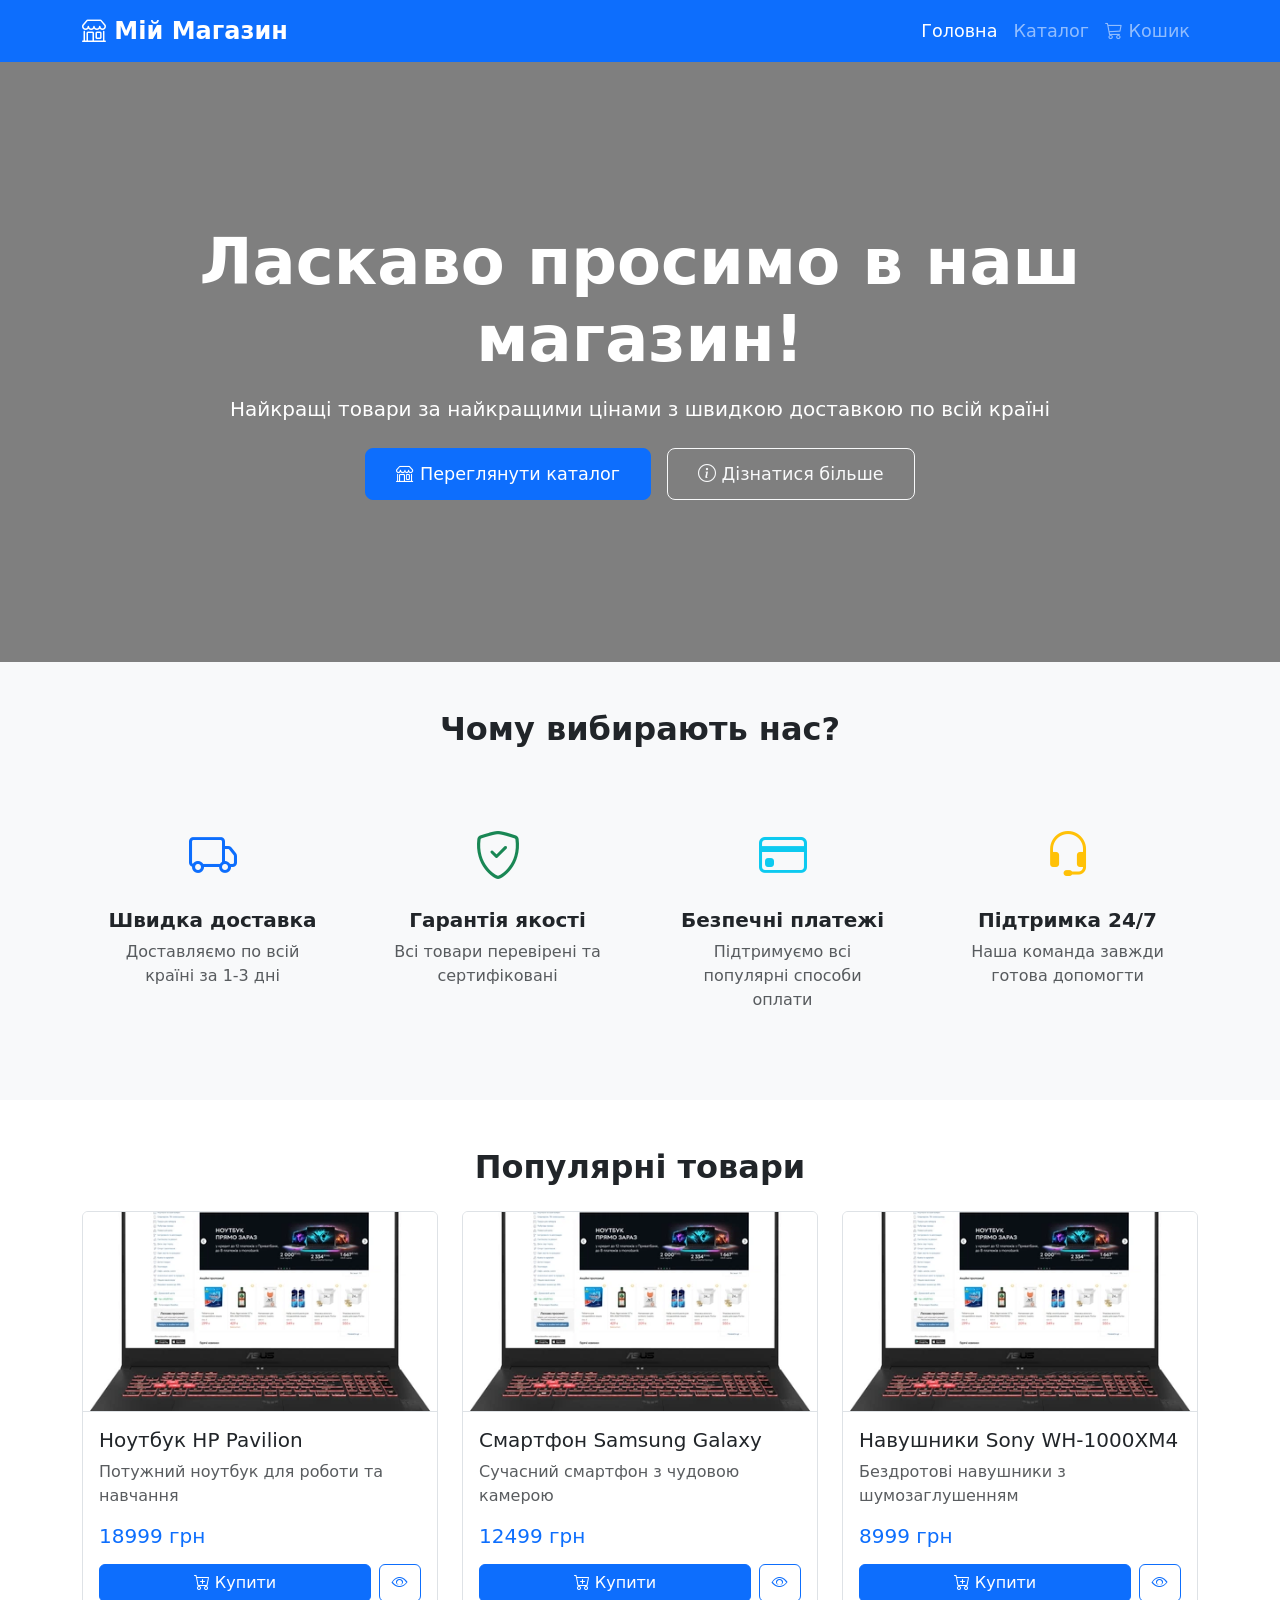
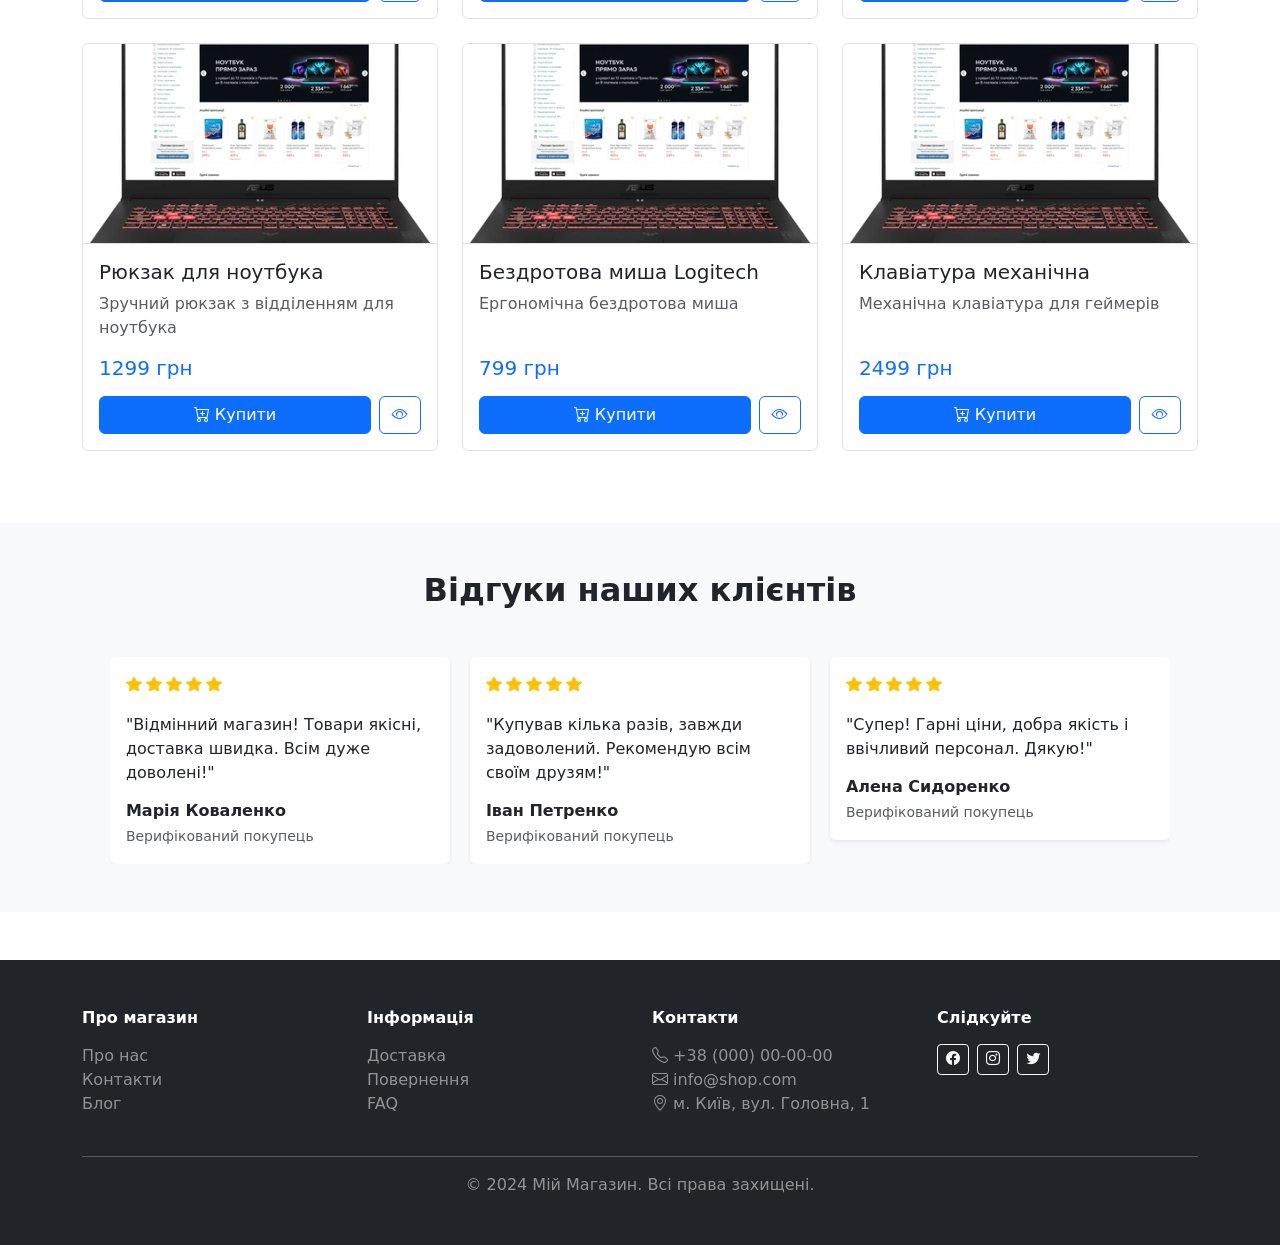
==== index.html @ 2f778161 "updating files" ====
<!DOCTYPE html>
<html lang="uk">
<head>
    <meta charset="UTF-8">
    <meta name="viewport" content="width=device-width, initial-scale=1.0">
    <title>Інтернет-магазин - Головна</title>
    <link href="https://cdn.jsdelivr.net/npm/bootstrap@5.3.0/dist/css/bootstrap.min.css" rel="stylesheet">
    <link rel="stylesheet" href="https://cdn.jsdelivr.net/npm/bootstrap-icons@1.10.0/font/bootstrap-icons.css">
    <link rel="stylesheet" href="https://cdn.jsdelivr.net/npm/swiper@11/swiper-bundle.min.css">
    <link rel="stylesheet" href="styles/style.css">
</head>
<body>
    <!-- Навігація -->
    <nav class="navbar navbar-expand-lg navbar-dark bg-primary sticky-top">
        <div class="container">
            <a class="navbar-brand fw-bold" href="index.html">
                <i class="bi bi-shop"></i> Мій Магазин
            </a>
            <button class="navbar-toggler" type="button" data-bs-toggle="collapse" data-bs-target="#navbarNav">
                <span class="navbar-toggler-icon"></span>
            </button>
            <div class="collapse navbar-collapse" id="navbarNav">
                <ul class="navbar-nav ms-auto">
                    <li class="nav-item">
                        <a class="nav-link active" href="index.html">Головна</a>
                    </li>
                    <li class="nav-item">
                        <a class="nav-link" href="products.html">Каталог</a>
                    </li>
                    <li class="nav-item">
                        <a class="nav-link" href="cart.html">
                            <i class="bi bi-cart3"></i> Кошик
                            <span class="badge bg-danger" id="cart-count">0</span>
                        </a>
                    </li>
                </ul>
            </div>
        </div>
    </nav>

    <!-- Hero Section з фоновим зображенням -->
    <section class="hero-section" style="background: linear-gradient(rgba(0, 0, 0, 0.5), rgba(0, 0, 0, 0.5)), url('https://images.unsplash.com/photo-1607082348824-0a96f2a4b9da?w=1200&h=600&fit=crop') center/cover no-repeat; min-height: 600px; display: flex; align-items: center; color: white;">
        <div class="container text-center">
            <h1 class="display-3 fw-bold mb-3">Ласкаво просимо в наш магазин!</h1>
            <p class="lead fs-5 mb-4">Найкращі товари за найкращими цінами з швидкою доставкою по всій країні</p>
            <div class="d-flex gap-3 justify-content-center">
                <a href="products.html" class="btn btn-primary btn-lg">
                    <i class="bi bi-shop"></i> Переглянути каталог
                </a>
                <a href="#advantages" class="btn btn-outline-light btn-lg">
                    <i class="bi bi-info-circle"></i> Дізнатися більше
                </a>
            </div>
        </div>
    </section>

    <!-- Блок переваг -->
    <section id="advantages" class="py-5 bg-light">
        <div class="container">
            <h2 class="text-center mb-5 fw-bold">Чому вибирають нас?</h2>
            <div class="row g-4">
                <div class="col-md-6 col-lg-3">
                    <div class="text-center p-4 h-100 border-0">
                        <div class="mb-3">
                            <i class="bi bi-truck text-primary" style="font-size: 3rem;"></i>
                        </div>
                        <h5 class="fw-bold">Швидка доставка</h5>
                        <p class="text-muted">Доставляємо по всій країні за 1-3 дні</p>
                    </div>
                </div>
                <div class="col-md-6 col-lg-3">
                    <div class="text-center p-4 h-100 border-0">
                        <div class="mb-3">
                            <i class="bi bi-shield-check text-success" style="font-size: 3rem;"></i>
                        </div>
                        <h5 class="fw-bold">Гарантія якості</h5>
                        <p class="text-muted">Всі товари перевірені та сертифіковані</p>
                    </div>
                </div>
                <div class="col-md-6 col-lg-3">
                    <div class="text-center p-4 h-100 border-0">
                        <div class="mb-3">
                            <i class="bi bi-credit-card text-info" style="font-size: 3rem;"></i>
                        </div>
                        <h5 class="fw-bold">Безпечні платежі</h5>
                        <p class="text-muted">Підтримуємо всі популярні способи оплати</p>
                    </div>
                </div>
                <div class="col-md-6 col-lg-3">
                    <div class="text-center p-4 h-100 border-0">
                        <div class="mb-3">
                            <i class="bi bi-headset text-warning" style="font-size: 3rem;"></i>
                        </div>
                        <h5 class="fw-bold">Підтримка 24/7</h5>
                        <p class="text-muted">Наша команда завжди готова допомогти</p>
                    </div>
                </div>
            </div>
        </div>
    </section>

    <!-- Популярні товари -->
    <section class="py-5">
        <div class="container">
            <h2 class="text-center mb-4 fw-bold">Популярні товари</h2>
            <div class="row" id="products-list">
                <!-- Товари будуть додані через JavaScript -->
            </div>
        </div>
    </section>

    <!-- Swiper з відгуками -->
    <section class="py-5 bg-light">
        <div class="container">
            <h2 class="text-center mb-5 fw-bold">Відгуки наших клієнтів</h2>
            <div class="swiper reviewsSwiper" style="max-width: 1400px; width: 95%; margin: 0 auto;">
                <div class="swiper-wrapper">
                    <div class="swiper-slide">
                        <div class="card border-0 shadow-sm h-100">
                            <div class="card-body">
                                <div class="d-flex gap-1 mb-3">
                                    <i class="bi bi-star-fill text-warning"></i>
                                    <i class="bi bi-star-fill text-warning"></i>
                                    <i class="bi bi-star-fill text-warning"></i>
                                    <i class="bi bi-star-fill text-warning"></i>
                                    <i class="bi bi-star-fill text-warning"></i>
                                </div>
                                <p class="card-text mb-3">"Відмінний магазин! Товари якісні, доставка швидка. Всім дуже доволені!"</p>
                                <h6 class="card-title fw-bold mb-1">Марія Коваленко</h6>
                                <small class="text-muted">Верифікований покупець</small>
                            </div>
                        </div>
                    </div>
                    <div class="swiper-slide">
                        <div class="card border-0 shadow-sm h-100">
                            <div class="card-body">
                                <div class="d-flex gap-1 mb-3">
                                    <i class="bi bi-star-fill text-warning"></i>
                                    <i class="bi bi-star-fill text-warning"></i>
                                    <i class="bi bi-star-fill text-warning"></i>
                                    <i class="bi bi-star-fill text-warning"></i>
                                    <i class="bi bi-star-fill text-warning"></i>
                                </div>
                                <p class="card-text mb-3">"Купував кілька разів, завжди задоволений. Рекомендую всім своїм друзям!"</p>
                                <h6 class="card-title fw-bold mb-1">Іван Петренко</h6>
                                <small class="text-muted">Верифікований покупець</small>
                            </div>
                        </div>
                    </div>
                    <div class="swiper-slide">
                        <div class="card border-0 shadow-sm h-100">
                            <div class="card-body">
                                <div class="d-flex gap-1 mb-3">
                                    <i class="bi bi-star-fill text-warning"></i>
                                    <i class="bi bi-star-fill text-warning"></i>
                                    <i class="bi bi-star-fill text-warning"></i>
                                    <i class="bi bi-star-fill text-warning"></i>
                                    <i class="bi bi-star-fill text-warning"></i>
                                </div>
                                <p class="card-text mb-3">"Супер! Гарні ціни, добра якість і ввічливий персонал. Дякую!"</p>
                                <h6 class="card-title fw-bold mb-1">Алена Сидоренко</h6>
                                <small class="text-muted">Верифікований покупець</small>
                            </div>
                        </div>
                    </div>
                    <div class="swiper-slide">
                        <div class="card border-0 shadow-sm h-100">
                            <div class="card-body">
                                <div class="d-flex gap-1 mb-3">
                                    <i class="bi bi-star-fill text-warning"></i>
                                    <i class="bi bi-star-fill text-warning"></i>
                                    <i class="bi bi-star-fill text-warning"></i>
                                    <i class="bi bi-star-fill text-warning"></i>
                                    <i class="bi bi-star-fill text-warning"></i>
                                </div>
                                <p class="card-text mb-3">"Найкращий вибір товарів! Часто роблять хорошу знижку. Лайк!"</p>
                                <h6 class="card-title fw-bold mb-1">Дмитро Волков</h6>
                                <small class="text-muted">Верифікований покупець</small>
                            </div>
                        </div>
                    </div>
                </div>
                <!-- пагінацію/кнопки видалено -->
            </div>
        </div>
    </section>

    <!-- Футер -->
    <footer class="bg-dark text-white py-5 mt-5">
        <div class="container">
            <div class="row mb-4">
                <div class="col-md-3 mb-4 mb-md-0">
                    <h6 class="fw-bold mb-3">Про магазин</h6>
                    <ul class="list-unstyled">
                        <li><a href="#" class="text-white-50 text-decoration-none">Про нас</a></li>
                        <li><a href="#" class="text-white-50 text-decoration-none">Контакти</a></li>
                        <li><a href="#" class="text-white-50 text-decoration-none">Блог</a></li>
                    </ul>
                </div>
                <div class="col-md-3 mb-4 mb-md-0">
                    <h6 class="fw-bold mb-3">Інформація</h6>
                    <ul class="list-unstyled">
                        <li><a href="#" class="text-white-50 text-decoration-none">Доставка</a></li>
                        <li><a href="#" class="text-white-50 text-decoration-none">Повернення</a></li>
                        <li><a href="#" class="text-white-50 text-decoration-none">FAQ</a></li>
                    </ul>
                </div>
                <div class="col-md-3 mb-4 mb-md-0">
                    <h6 class="fw-bold mb-3">Контакти</h6>
                    <ul class="list-unstyled">
                        <li class="text-white-50"><i class="bi bi-telephone"></i> +38 (000) 00-00-00</li>
                        <li class="text-white-50"><i class="bi bi-envelope"></i> info@shop.com</li>
                        <li class="text-white-50"><i class="bi bi-geo-alt"></i> м. Київ, вул. Головна, 1</li>
                    </ul>
                </div>
                <div class="col-md-3">
                    <h6 class="fw-bold mb-3">Слідкуйте</h6>
                    <div class="d-flex gap-2">
                        <a href="#" class="btn btn-outline-light btn-sm"><i class="bi bi-facebook"></i></a>
                        <a href="#" class="btn btn-outline-light btn-sm"><i class="bi bi-instagram"></i></a>
                        <a href="#" class="btn btn-outline-light btn-sm"><i class="bi bi-twitter"></i></a>
                    </div>
                </div>
            </div>
            <hr class="bg-white-50">
            <div class="text-center text-white-50">
                <p class="mb-0">&copy; 2024 Мій Магазин. Всі права захищені.</p>
            </div>
        </div>
    </footer>

    <script src="https://cdn.jsdelivr.net/npm/bootstrap@5.3.0/dist/js/bootstrap.bundle.min.js"></script>
    <script src="https://cdn.jsdelivr.net/npm/swiper@11/swiper-bundle.min.js"></script>
    <script src="scripts/cart.js"></script>
    <script src="scripts/script.js"></script>
    <script>
        // Ініціалізація Swiper для відгуків — автоскрол раз на 4 секунди, без пагінації/навігації, з циклом
        const swiper = new Swiper('.reviewsSwiper', {
            slidesPerView: 1,
            spaceBetween: 20,
            loop: true,
            autoplay: {
                delay: 4000,
                disableOnInteraction: false,
            },
            breakpoints: {
                768: {
                    slidesPerView: 2,
                },
                1024: {
                    slidesPerView: 3,
                }
            }
        });
    </script>
</body>
</html>
---- styles/style.css ----
/* Загальні стилі */
body {
    min-height: 100vh;
    display: flex;
    flex-direction: column;
}

footer {
    margin-top: auto;
}

/* Стилі для карток товарів */
.product-card {
    transition: transform 0.3s ease, box-shadow 0.3s ease;
    border: 1px solid #dee2e6;
}

.product-card:hover {
    transform: translateY(-5px);
    box-shadow: 0 4px 15px rgba(0, 0, 0, 0.1);
}

.product-card img {
    height: 200px;
    object-fit: cover;
    border-bottom: 1px solid #dee2e6;
}

/* Стилі для героя */
.hero-section {
    background: linear-gradient(135deg, #667eea 0%, #764ba2 100%);
    color: white;
}

.hero-section h1 {
    color: white;
}

.hero-section .btn {
    padding: 12px 30px;
    font-size: 1.1rem;
}

/* Стилі для навігації */
.navbar-brand {
    font-size: 1.5rem;
    font-weight: bold;
}

.nav-link {
    font-size: 1.1rem;
    transition: color 0.3s ease;
}

.nav-link:hover {
    color: #ffc107 !important;
}

/* Стилі для кошика */
#cart-count {
    font-size: 0.75rem;
    padding: 2px 6px;
    border-radius: 10px;
}

/* Стилі для сторінки товару */
.product-details img {
    max-height: 500px;
    object-fit: contain;
}

/* Стилі для кошика на сторінці */
.list-group-item {
    padding: 1.5rem;
}

.quantity-input {
    max-width: 70px;
}

/* Адаптивність */
@media (max-width: 768px) {
    .product-card img {
        height: 250px;
    }
    
    .hero-section h1 {
        font-size: 2rem;
    }
    
    .list-group-item .row > div {
        margin-bottom: 1rem;
    }
    
    .list-group-item .row > div:last-child {
        margin-bottom: 0;
    }
}

/* Анімація для кнопок */
.btn {
    transition: all 0.3s ease;
}

.btn:hover {
    transform: translateY(-2px);
    box-shadow: 0 2px 8px rgba(0, 0, 0, 0.15);
}

/* Стилі для breadcrumb */
.breadcrumb {
    background-color: #f8f9fa;
    padding: 1rem;
    border-radius: 0.5rem;
}

/* Стилі для фільтрів */
.form-select,
.form-control {
    transition: border-color 0.3s ease;
}

.form-select:focus,
.form-control:focus {
    border-color: #0d6efd;
    box-shadow: 0 0 0 0.2rem rgba(13, 110, 253, 0.25);
}

/* Стилі для порожнього кошика */
#empty-cart i {
    font-size: 5rem;
}
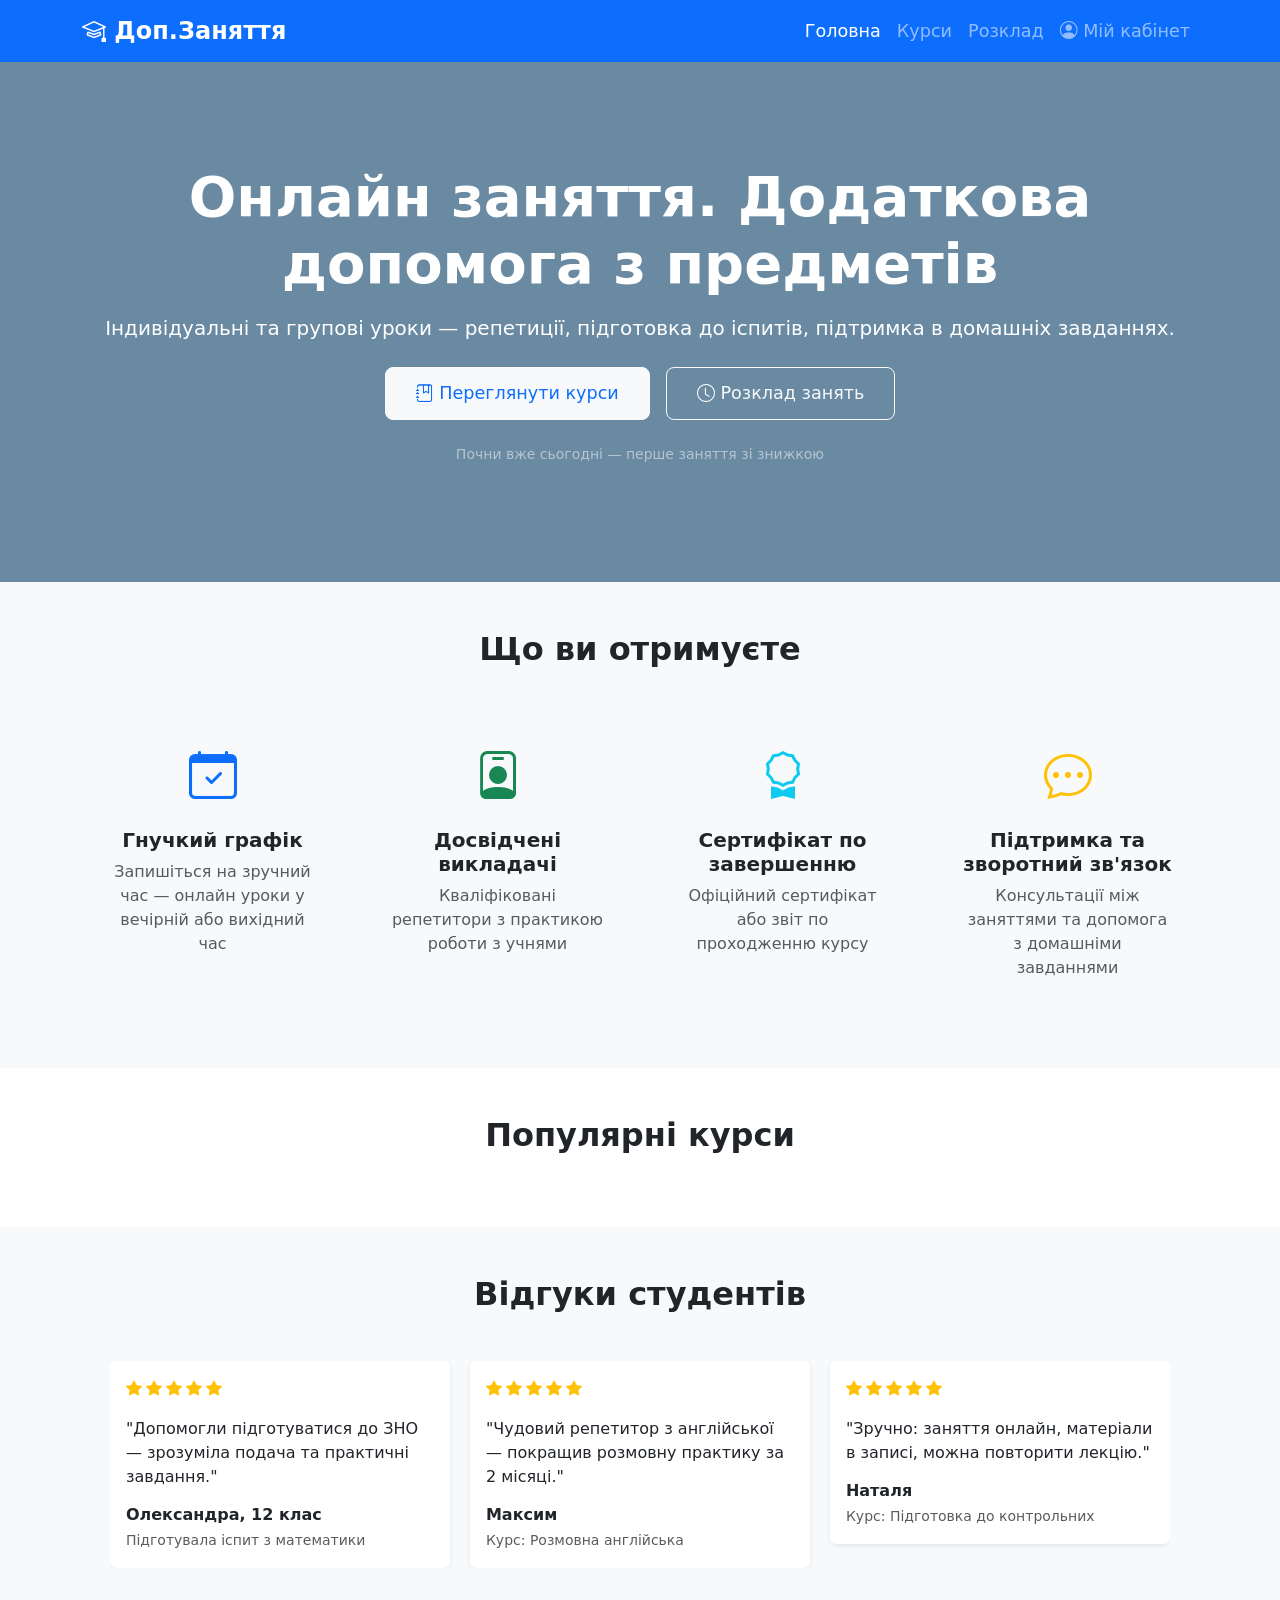
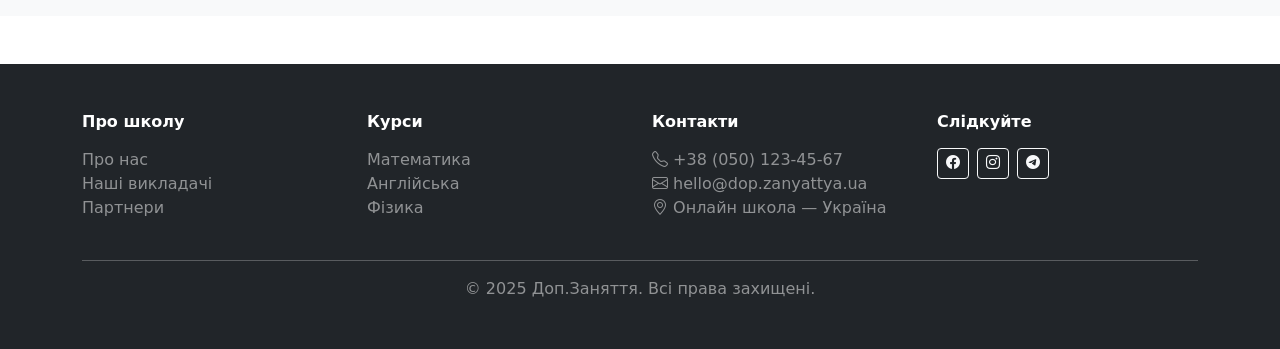
==== commit 70601302: "Змінив дизайн" ====
--- a/index.html
+++ b/index.html
@@ -3,7 +3,7 @@
 <head>
     <meta charset="UTF-8">
     <meta name="viewport" content="width=device-width, initial-scale=1.0">
-    <title>Інтернет-магазин - Головна</title>
+    <title>Онлайн курси - Головна</title>
     <link href="https://cdn.jsdelivr.net/npm/bootstrap@5.3.0/dist/css/bootstrap.min.css" rel="stylesheet">
     <link rel="stylesheet" href="https://cdn.jsdelivr.net/npm/bootstrap-icons@1.10.0/font/bootstrap-icons.css">
     <link rel="stylesheet" href="https://cdn.jsdelivr.net/npm/swiper@11/swiper-bundle.min.css">
@@ -14,7 +14,7 @@
     <nav class="navbar navbar-expand-lg navbar-dark bg-primary sticky-top">
         <div class="container">
             <a class="navbar-brand fw-bold" href="index.html">
-                <i class="bi bi-shop"></i> Мій Магазин
+                <i class="bi bi-mortarboard"></i> Доп.Заняття
             </a>
             <button class="navbar-toggler" type="button" data-bs-toggle="collapse" data-bs-target="#navbarNav">
                 <span class="navbar-toggler-icon"></span>
@@ -25,12 +25,14 @@
                         <a class="nav-link active" href="index.html">Головна</a>
                     </li>
                     <li class="nav-item">
-                        <a class="nav-link" href="products.html">Каталог</a>
-                    </li>
-                    <li class="nav-item">
-                        <a class="nav-link" href="cart.html">
-                            <i class="bi bi-cart3"></i> Кошик
-                            <span class="badge bg-danger" id="cart-count">0</span>
+                        <a class="nav-link" href="courses.html">Курси</a>
+                    </li>
+                    <li class="nav-item">
+                        <a class="nav-link" href="schedule.html">Розклад</a>
+                    </li>
+                    <li class="nav-item">
+                        <a class="nav-link" href="profile.html">
+                            <i class="bi bi-person-circle"></i> Мій кабінет
                         </a>
                     </li>
                 </ul>
@@ -39,72 +41,73 @@
     </nav>
 
     <!-- Hero Section з фоновим зображенням -->
-    <section class="hero-section" style="background: linear-gradient(rgba(0, 0, 0, 0.5), rgba(0, 0, 0, 0.5)), url('https://images.unsplash.com/photo-1607082348824-0a96f2a4b9da?w=1200&h=600&fit=crop') center/cover no-repeat; min-height: 600px; display: flex; align-items: center; color: white;">
+    <section class="hero-section" style="background: linear-gradient(rgba(6, 60, 100, 0.6), rgba(6, 60, 100, 0.6)), url('https://images.unsplash.com/photo-1532619377-7d3f1b0c8e5d?w=1200&h=600&fit=crop') center/cover no-repeat; min-height: 520px; display: flex; align-items: center; color: white;">
         <div class="container text-center">
-            <h1 class="display-3 fw-bold mb-3">Ласкаво просимо в наш магазин!</h1>
-            <p class="lead fs-5 mb-4">Найкращі товари за найкращими цінами з швидкою доставкою по всій країні</p>
+            <h1 class="display-4 fw-bold mb-3">Онлайн заняття. Додаткова допомога з предметів</h1>
+            <p class="lead fs-5 mb-4">Індивідуальні та групові уроки — репетиції, підготовка до іспитів, підтримка в домашніх завданнях.</p>
             <div class="d-flex gap-3 justify-content-center">
-                <a href="products.html" class="btn btn-primary btn-lg">
-                    <i class="bi bi-shop"></i> Переглянути каталог
+                <a href="courses.html" class="btn btn-light btn-lg text-primary">
+                    <i class="bi bi-journal-bookmark"></i> Переглянути курси
                 </a>
-                <a href="#advantages" class="btn btn-outline-light btn-lg">
-                    <i class="bi bi-info-circle"></i> Дізнатися більше
+                <a href="schedule.html" class="btn btn-outline-light btn-lg">
+                    <i class="bi bi-clock"></i> Розклад занять
                 </a>
             </div>
-        </div>
-    </section>
-
-    <!-- Блок переваг -->
+            <p class="mt-4 small text-white-50">Почни вже сьогодні — перше заняття зі знижкою</p>
+        </div>
+    </section>
+
+    <!-- Блок переваг (фічі) -->
     <section id="advantages" class="py-5 bg-light">
         <div class="container">
-            <h2 class="text-center mb-5 fw-bold">Чому вибирають нас?</h2>
+            <h2 class="text-center mb-5 fw-bold">Що ви отримуєте</h2>
             <div class="row g-4">
                 <div class="col-md-6 col-lg-3">
                     <div class="text-center p-4 h-100 border-0">
                         <div class="mb-3">
-                            <i class="bi bi-truck text-primary" style="font-size: 3rem;"></i>
-                        </div>
-                        <h5 class="fw-bold">Швидка доставка</h5>
-                        <p class="text-muted">Доставляємо по всій країні за 1-3 дні</p>
-                    </div>
-                </div>
-                <div class="col-md-6 col-lg-3">
-                    <div class="text-center p-4 h-100 border-0">
-                        <div class="mb-3">
-                            <i class="bi bi-shield-check text-success" style="font-size: 3rem;"></i>
-                        </div>
-                        <h5 class="fw-bold">Гарантія якості</h5>
-                        <p class="text-muted">Всі товари перевірені та сертифіковані</p>
-                    </div>
-                </div>
-                <div class="col-md-6 col-lg-3">
-                    <div class="text-center p-4 h-100 border-0">
-                        <div class="mb-3">
-                            <i class="bi bi-credit-card text-info" style="font-size: 3rem;"></i>
-                        </div>
-                        <h5 class="fw-bold">Безпечні платежі</h5>
-                        <p class="text-muted">Підтримуємо всі популярні способи оплати</p>
-                    </div>
-                </div>
-                <div class="col-md-6 col-lg-3">
-                    <div class="text-center p-4 h-100 border-0">
-                        <div class="mb-3">
-                            <i class="bi bi-headset text-warning" style="font-size: 3rem;"></i>
-                        </div>
-                        <h5 class="fw-bold">Підтримка 24/7</h5>
-                        <p class="text-muted">Наша команда завжди готова допомогти</p>
-                    </div>
-                </div>
-            </div>
-        </div>
-    </section>
-
-    <!-- Популярні товари -->
+                            <i class="bi bi-calendar-check text-primary" style="font-size: 3rem;"></i>
+                        </div>
+                        <h5 class="fw-bold">Гнучкий графік</h5>
+                        <p class="text-muted">Запишіться на зручний час — онлайн уроки у вечірній або вихідний час</p>
+                    </div>
+                </div>
+                <div class="col-md-6 col-lg-3">
+                    <div class="text-center p-4 h-100 border-0">
+                        <div class="mb-3">
+                            <i class="bi bi-person-badge text-success" style="font-size: 3rem;"></i>
+                        </div>
+                        <h5 class="fw-bold">Досвідчені викладачі</h5>
+                        <p class="text-muted">Кваліфіковані репетитори з практикою роботи з учнями</p>
+                    </div>
+                </div>
+                <div class="col-md-6 col-lg-3">
+                    <div class="text-center p-4 h-100 border-0">
+                        <div class="mb-3">
+                            <i class="bi bi-award text-info" style="font-size: 3rem;"></i>
+                        </div>
+                        <h5 class="fw-bold">Сертифікат по завершенню</h5>
+                        <p class="text-muted">Офіційний сертифікат або звіт по проходженню курсу</p>
+                    </div>
+                </div>
+                <div class="col-md-6 col-lg-3">
+                    <div class="text-center p-4 h-100 border-0">
+                        <div class="mb-3">
+                            <i class="bi bi-chat-dots text-warning" style="font-size: 3rem;"></i>
+                        </div>
+                        <h5 class="fw-bold">Підтримка та зворотний зв'язок</h5>
+                        <p class="text-muted">Консультації між заняттями та допомога з домашніми завданнями</p>
+                    </div>
+                </div>
+            </div>
+        </div>
+    </section>
+
+    <!-- Популярні курси -->
     <section class="py-5">
         <div class="container">
-            <h2 class="text-center mb-4 fw-bold">Популярні товари</h2>
-            <div class="row" id="products-list">
-                <!-- Товари будуть додані через JavaScript -->
+            <h2 class="text-center mb-4 fw-bold">Популярні курси</h2>
+            <div class="row" id="courses-list">
+                <!-- Курси будуть додані через JavaScript -->
             </div>
         </div>
     </section>
@@ -112,7 +115,7 @@
     <!-- Swiper з відгуками -->
     <section class="py-5 bg-light">
         <div class="container">
-            <h2 class="text-center mb-5 fw-bold">Відгуки наших клієнтів</h2>
+            <h2 class="text-center mb-5 fw-bold">Відгуки студентів</h2>
             <div class="swiper reviewsSwiper" style="max-width: 1400px; width: 95%; margin: 0 auto;">
                 <div class="swiper-wrapper">
                     <div class="swiper-slide">
@@ -125,9 +128,9 @@
                                     <i class="bi bi-star-fill text-warning"></i>
                                     <i class="bi bi-star-fill text-warning"></i>
                                 </div>
-                                <p class="card-text mb-3">"Відмінний магазин! Товари якісні, доставка швидка. Всім дуже доволені!"</p>
-                                <h6 class="card-title fw-bold mb-1">Марія Коваленко</h6>
-                                <small class="text-muted">Верифікований покупець</small>
+                                <p class="card-text mb-3">"Допомогли підготуватися до ЗНО — зрозуміла подача та практичні завдання."</p>
+                                <h6 class="card-title fw-bold mb-1">Олександра, 12 клас</h6>
+                                <small class="text-muted">Підготувала іспит з математики</small>
                             </div>
                         </div>
                     </div>
@@ -141,9 +144,9 @@
                                     <i class="bi bi-star-fill text-warning"></i>
                                     <i class="bi bi-star-fill text-warning"></i>
                                 </div>
-                                <p class="card-text mb-3">"Купував кілька разів, завжди задоволений. Рекомендую всім своїм друзям!"</p>
-                                <h6 class="card-title fw-bold mb-1">Іван Петренко</h6>
-                                <small class="text-muted">Верифікований покупець</small>
+                                <p class="card-text mb-3">"Чудовий репетитор з англійської — покращив розмовну практику за 2 місяці."</p>
+                                <h6 class="card-title fw-bold mb-1">Максим</h6>
+                                <small class="text-muted">Курс: Розмовна англійська</small>
                             </div>
                         </div>
                     </div>
@@ -157,25 +160,9 @@
                                     <i class="bi bi-star-fill text-warning"></i>
                                     <i class="bi bi-star-fill text-warning"></i>
                                 </div>
-                                <p class="card-text mb-3">"Супер! Гарні ціни, добра якість і ввічливий персонал. Дякую!"</p>
-                                <h6 class="card-title fw-bold mb-1">Алена Сидоренко</h6>
-                                <small class="text-muted">Верифікований покупець</small>
-                            </div>
-                        </div>
-                    </div>
-                    <div class="swiper-slide">
-                        <div class="card border-0 shadow-sm h-100">
-                            <div class="card-body">
-                                <div class="d-flex gap-1 mb-3">
-                                    <i class="bi bi-star-fill text-warning"></i>
-                                    <i class="bi bi-star-fill text-warning"></i>
-                                    <i class="bi bi-star-fill text-warning"></i>
-                                    <i class="bi bi-star-fill text-warning"></i>
-                                    <i class="bi bi-star-fill text-warning"></i>
-                                </div>
-                                <p class="card-text mb-3">"Найкращий вибір товарів! Часто роблять хорошу знижку. Лайк!"</p>
-                                <h6 class="card-title fw-bold mb-1">Дмитро Волков</h6>
-                                <small class="text-muted">Верифікований покупець</small>
+                                <p class="card-text mb-3">"Зручно: заняття онлайн, матеріали в записі, можна повторити лекцію."</p>
+                                <h6 class="card-title fw-bold mb-1">Наталя</h6>
+                                <small class="text-muted">Курс: Підготовка до контрольних</small>
                             </div>
                         </div>
                     </div>
@@ -190,27 +177,27 @@
         <div class="container">
             <div class="row mb-4">
                 <div class="col-md-3 mb-4 mb-md-0">
-                    <h6 class="fw-bold mb-3">Про магазин</h6>
+                    <h6 class="fw-bold mb-3">Про школу</h6>
                     <ul class="list-unstyled">
                         <li><a href="#" class="text-white-50 text-decoration-none">Про нас</a></li>
-                        <li><a href="#" class="text-white-50 text-decoration-none">Контакти</a></li>
-                        <li><a href="#" class="text-white-50 text-decoration-none">Блог</a></li>
+                        <li><a href="#" class="text-white-50 text-decoration-none">Наші викладачі</a></li>
+                        <li><a href="#" class="text-white-50 text-decoration-none">Партнери</a></li>
                     </ul>
                 </div>
                 <div class="col-md-3 mb-4 mb-md-0">
-                    <h6 class="fw-bold mb-3">Інформація</h6>
+                    <h6 class="fw-bold mb-3">Курси</h6>
                     <ul class="list-unstyled">
-                        <li><a href="#" class="text-white-50 text-decoration-none">Доставка</a></li>
-                        <li><a href="#" class="text-white-50 text-decoration-none">Повернення</a></li>
-                        <li><a href="#" class="text-white-50 text-decoration-none">FAQ</a></li>
+                        <li><a href="courses.html" class="text-white-50 text-decoration-none">Математика</a></li>
+                        <li><a href="courses.html" class="text-white-50 text-decoration-none">Англійська</a></li>
+                        <li><a href="courses.html" class="text-white-50 text-decoration-none">Фізика</a></li>
                     </ul>
                 </div>
                 <div class="col-md-3 mb-4 mb-md-0">
                     <h6 class="fw-bold mb-3">Контакти</h6>
                     <ul class="list-unstyled">
-                        <li class="text-white-50"><i class="bi bi-telephone"></i> +38 (000) 00-00-00</li>
-                        <li class="text-white-50"><i class="bi bi-envelope"></i> info@shop.com</li>
-                        <li class="text-white-50"><i class="bi bi-geo-alt"></i> м. Київ, вул. Головна, 1</li>
+                        <li class="text-white-50"><i class="bi bi-telephone"></i> +38 (050) 123-45-67</li>
+                        <li class="text-white-50"><i class="bi bi-envelope"></i> hello@dop.zanyattya.ua</li>
+                        <li class="text-white-50"><i class="bi bi-geo-alt"></i> Онлайн школа — Україна</li>
                     </ul>
                 </div>
                 <div class="col-md-3">
@@ -218,13 +205,13 @@
                     <div class="d-flex gap-2">
                         <a href="#" class="btn btn-outline-light btn-sm"><i class="bi bi-facebook"></i></a>
                         <a href="#" class="btn btn-outline-light btn-sm"><i class="bi bi-instagram"></i></a>
-                        <a href="#" class="btn btn-outline-light btn-sm"><i class="bi bi-twitter"></i></a>
+                        <a href="#" class="btn btn-outline-light btn-sm"><i class="bi bi-telegram"></i></a>
                     </div>
                 </div>
             </div>
             <hr class="bg-white-50">
             <div class="text-center text-white-50">
-                <p class="mb-0">&copy; 2024 Мій Магазин. Всі права захищені.</p>
+                <p class="mb-0">&copy; 2025 Доп.Заняття. Всі права захищені.</p>
             </div>
         </div>
     </footer>
@@ -234,7 +221,7 @@
     <script src="scripts/cart.js"></script>
     <script src="scripts/script.js"></script>
     <script>
-        // Ініціалізація Swiper для відгуків — автоскрол раз на 4 секунди, без пагінації/навігації, з циклом
+        // Ініціалізація Swiper для відгуків — автоскрол раз на 4 секунди
         const swiper = new Swiper('.reviewsSwiper', {
             slidesPerView: 1,
             spaceBetween: 20,
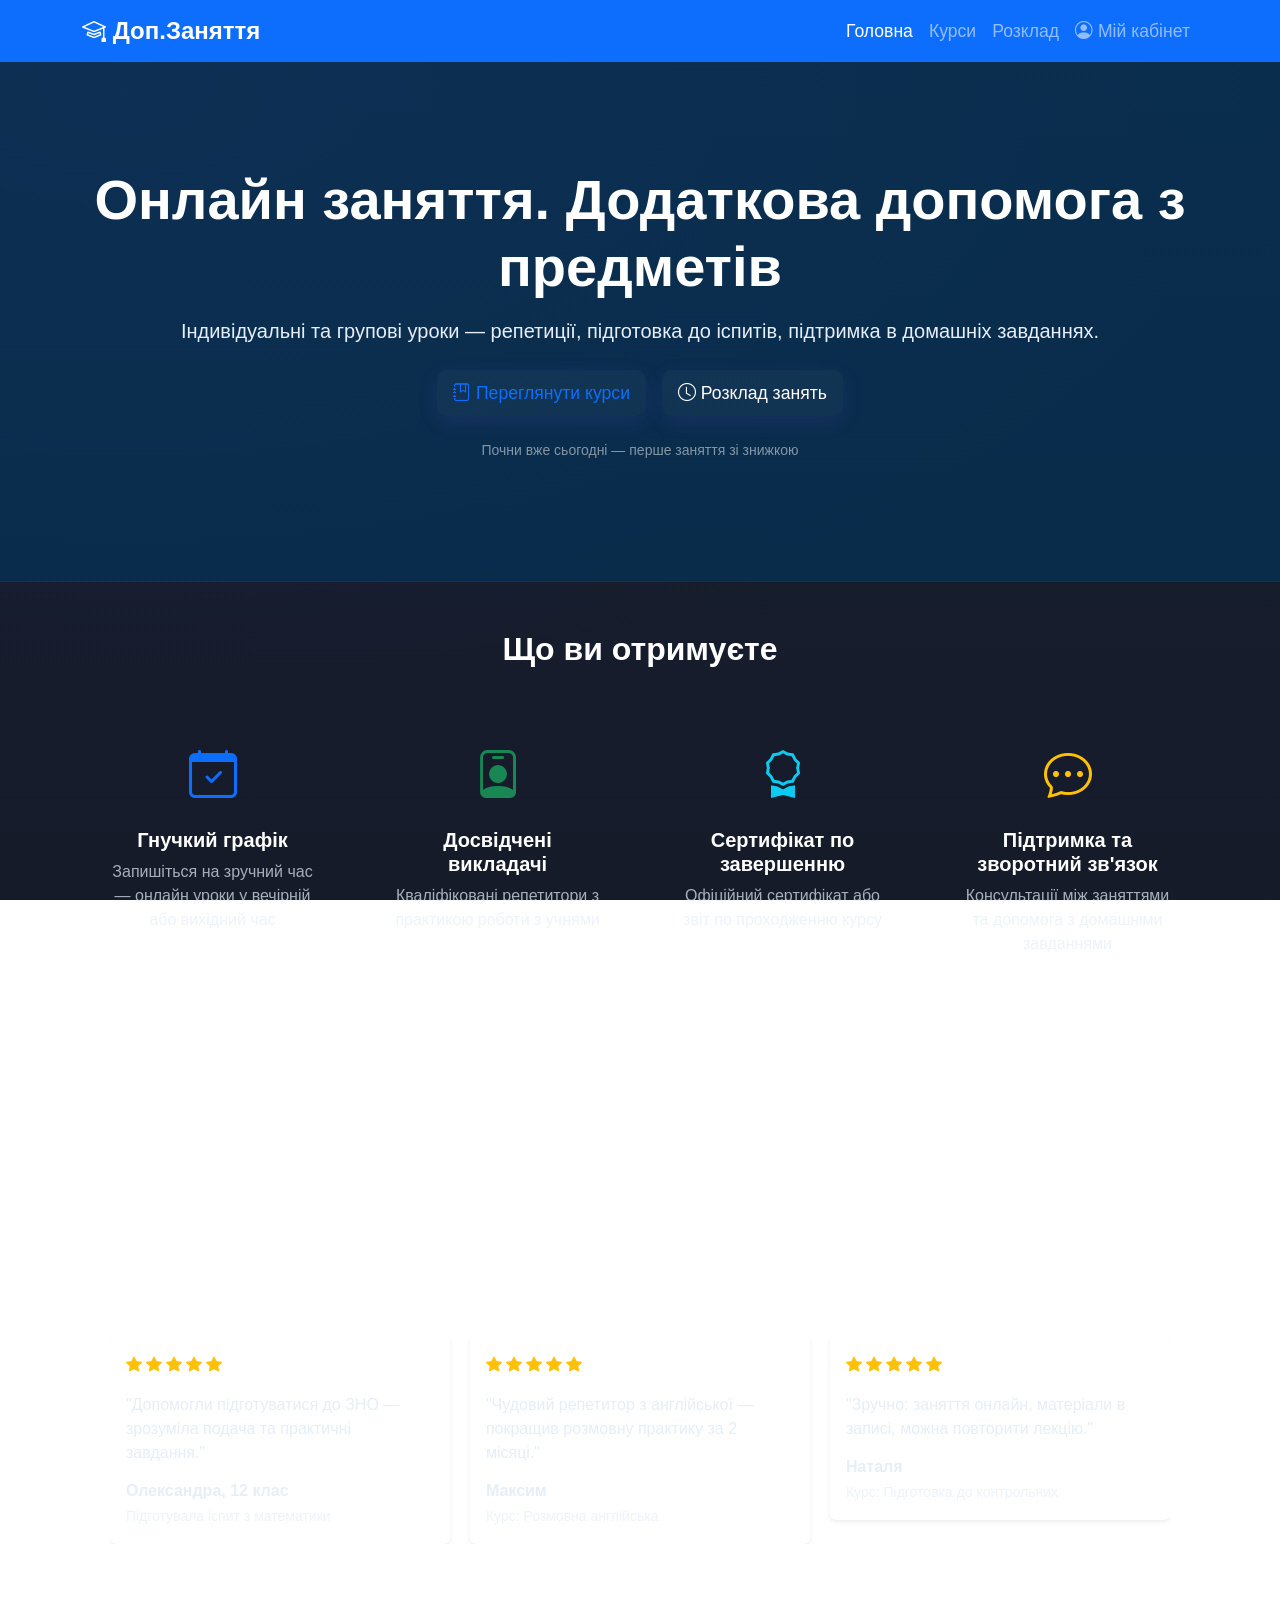
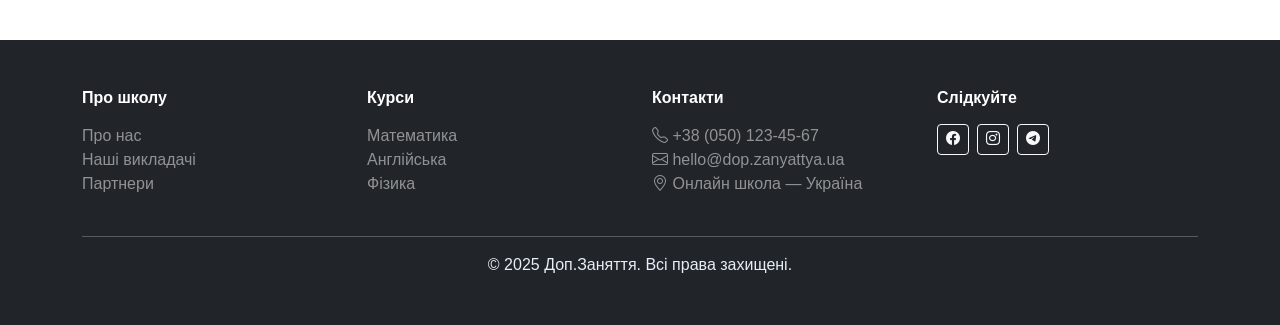
==== commit 1a5a05b0: "модіфіцирував деякі файли для покращення функціональності" ====
--- a/index.html
+++ b/index.html
@@ -167,7 +167,9 @@
                         </div>
                     </div>
                 </div>
-                <!-- пагінацію/кнопки видалено -->
+                <div class="swiper-pagination"></div>
+                <div class="swiper-button-prev"></div>
+                <div class="swiper-button-next"></div>
             </div>
         </div>
     </section>
@@ -221,24 +223,55 @@
     <script src="scripts/cart.js"></script>
     <script src="scripts/script.js"></script>
     <script>
-        // Ініціалізація Swiper для відгуків — автоскрол раз на 4 секунди
-        const swiper = new Swiper('.reviewsSwiper', {
-            slidesPerView: 1,
-            spaceBetween: 20,
-            loop: true,
-            autoplay: {
-                delay: 4000,
-                disableOnInteraction: false,
-            },
-            breakpoints: {
-                768: {
-                    slidesPerView: 2,
-                },
-                1024: {
-                    slidesPerView: 3,
+        // Надійна ініціалізація Swiper для відгуків — автоскрол + спостереження + оновлення при зміні виду
+        (function() {
+            if (typeof Swiper === 'undefined') return
+
+            let reviewsSwiper = null
+
+            function createReviewsSwiper() {
+                try {
+                    // Якщо вже створений — оновлюємо
+                    if (reviewsSwiper) {
+                        try { reviewsSwiper.destroy(true, true) } catch(e) {}
+                        reviewsSwiper = null
+                    }
+
+                    reviewsSwiper = new Swiper('.reviewsSwiper', {
+                        slidesPerView: 1,
+                        spaceBetween: 20,
+                        loop: true,
+                        autoplay: { delay: 4000, disableOnInteraction: false },
+                        pagination: { el: '.reviewsSwiper .swiper-pagination', clickable: true },
+                        navigation: { nextEl: '.reviewsSwiper .swiper-button-next', prevEl: '.reviewsSwiper .swiper-button-prev' },
+                        breakpoints: { 768: { slidesPerView: 2 }, 1024: { slidesPerView: 3 } },
+                        lazy: { loadPrevNext: true },
+                        observer: true,
+                        observeParents: true,
+                        // трішки підвищує чутливість при drag
+                        touchRatio: 1,
+                        simulateTouch: true
+                    })
+
+                    // Коли все готово — гарантуємо оновлення
+                    setTimeout(() => { try { reviewsSwiper.update() } catch(e){} }, 200)
+                    setTimeout(() => { try { reviewsSwiper.update() } catch(e){} }, 800)
+                } catch (e) {
+                    console.warn('reviewsSwiper create error:', e)
                 }
             }
-        });
+
+            // Ініціалізуємо при load (щоб зображення та шрифти вплинули на розміри до розрахунку)
+            if (document.readyState === 'complete') {
+                createReviewsSwiper()
+            } else {
+                window.addEventListener('load', createReviewsSwiper)
+            }
+
+            // Додаткові заходи: оновлення при resize/visibilitychange
+            window.addEventListener('resize', function() { try { if (reviewsSwiper) reviewsSwiper.update() } catch(e){} })
+            document.addEventListener('visibilitychange', function() { if (!document.hidden) { try { if (reviewsSwiper) reviewsSwiper.update() } catch(e){} } })
+        })()
     </script>
 </body>
 </html>
--- a/styles/style.css
+++ b/styles/style.css
@@ -3,16 +3,31 @@
     min-height: 100vh;
     display: flex;
     flex-direction: column;
+    --bg-1: #0f172a; /* deep navy */
+    --bg-2: #0b1220; /* darker */
+    --accent: #7c5cff; /* violet accent */
+    --accent-2: #00d4ff; /* cyan accent */
+    --muted: #94a3b8;
+    --card-bg: rgba(255,255,255,0.02);
+    font-family: -apple-system, BlinkMacSystemFont, 'Segoe UI', Roboto, 'Helvetica Neue', Arial;
+    color: #e6eef8;
+    background: radial-gradient(1200px 600px at 10% 10%, rgba(124,92,255,0.08), transparent),
+                linear-gradient(180deg, var(--bg-1) 0%, var(--bg-2) 100%);
+    background-attachment: fixed;
 }
 
 footer {
     margin-top: auto;
+    color: var(--muted);
 }
 
 /* Стилі для карток товарів */
 .product-card {
-    transition: transform 0.3s ease, box-shadow 0.3s ease;
-    border: 1px solid #dee2e6;
+    transition: transform 0.28s cubic-bezier(.2,.9,.2,1), box-shadow 0.28s ease;
+    border: 1px solid rgba(255,255,255,0.04);
+    background: var(--card-bg);
+    border-radius: 12px;
+    overflow: hidden;
 }
 
 .product-card:hover {
@@ -23,13 +38,15 @@
 .product-card img {
     height: 200px;
     object-fit: cover;
-    border-bottom: 1px solid #dee2e6;
+    border-bottom: 1px solid rgba(255,255,255,0.03);
 }
 
 /* Стилі для героя */
 .hero-section {
-    background: linear-gradient(135deg, #667eea 0%, #764ba2 100%);
+    background: linear-gradient(135deg, rgba(124,92,255,0.15), rgba(0,212,255,0.06));
     color: white;
+    padding: 3.5rem 1rem;
+    border-bottom: 1px solid rgba(255,255,255,0.03);
 }
 
 .hero-section h1 {
@@ -39,6 +56,10 @@
 .hero-section .btn {
     padding: 12px 30px;
     font-size: 1.1rem;
+    background: linear-gradient(90deg, var(--accent), var(--accent-2));
+    border: none;
+    color: white;
+    box-shadow: 0 6px 20px rgba(124,92,255,0.12);
 }
 
 /* Стилі для навігації */
@@ -53,7 +74,7 @@
 }
 
 .nav-link:hover {
-    color: #ffc107 !important;
+    color: var(--accent-2) !important;
 }
 
 /* Стилі для кошика */
@@ -98,13 +119,20 @@
 }
 
 /* Анімація для кнопок */
-.btn {
-    transition: all 0.3s ease;
+.navbar .btn,
+.hero-section .btn,
+.product-card .btn {
+    transition: transform 0.22s ease, box-shadow 0.22s ease, opacity 0.22s ease;
+    border-radius: 10px;
+    padding: 10px 16px;
+    background: rgba(255,255,255,0.03);
+    color: white;
 }
 
 .btn:hover {
-    transform: translateY(-2px);
-    box-shadow: 0 2px 8px rgba(0, 0, 0, 0.15);
+    transform: translateY(-3px) scale(1.01);
+    box-shadow: 0 8px 30px rgba(2,6,23,0.5);
+    opacity: 0.98;
 }
 
 /* Стилі для breadcrumb */
@@ -129,4 +157,172 @@
 /* Стилі для порожнього кошика */
 #empty-cart i {
     font-size: 5rem;
-}+}
+
+/* Accent helpers */
+.accent-glow {
+    color: var(--accent);
+    text-shadow: 0 6px 20px rgba(124,92,255,0.12);
+}
+
+/* subtle focus outlines for accessibility */
+a:focus, .btn:focus, .form-control:focus, .form-select:focus {
+    outline: none;
+    box-shadow: 0 0 0 4px rgba(124,92,255,0.08);
+}
+
+/* Profile page — make text lighter for better contrast on dark background */
+.profile-page {
+    color: #f1f7ff;
+}
+.profile-page .text-muted {
+    color: rgba(241,247,255,0.75) !important;
+}
+.profile-page p,
+.profile-page .small,
+.profile-page li,
+.profile-page .card-text,
+.profile-page .list-unstyled a {
+    color: rgba(241,247,255,0.88);
+}
+.profile-page .card,
+.profile-page .product-card {
+    background: linear-gradient(180deg, rgba(255,255,255,0.02), rgba(255,255,255,0.01));
+    border: 1px solid rgba(255,255,255,0.04);
+}
+.profile-page h4, .profile-page h5, .profile-page h6 {
+    color: #ffffff;
+}
+.profile-page .btn.btn-outline-light {
+    color: #f8fbff;
+    border-color: rgba(255,255,255,0.08);
+}
+
+/* Улучшена читаемість всех текстов */
+body h1, body h2, body h3, body h4, body h5, body h6 {
+    color: #ffffff;
+}
+
+body .text-muted {
+    color: rgba(230,238,248,0.7) !important;
+}
+
+body p, body .card-text, body li, body small {
+    color: #e6eef8;
+}
+
+/* Улучшена контрастность для card на всех страницах */
+.card {
+    background: rgba(255,255,255,0.02);
+    border: 1px solid rgba(255,255,255,0.04);
+    color: #e6eef8;
+}
+
+.card-body {
+    color: #e6eef8;
+}
+
+/* Светлые стили для button */
+.btn-light {
+    background-color: #f8fbff;
+    color: #0f172a;
+}
+
+.btn-light:hover {
+    background-color: #e0ebf7;
+    color: #0f172a;
+}
+
+/* Улучшена видимость link */
+a {
+    color: #00d4ff;
+    text-decoration: none;
+}
+
+a:hover {
+    color: #7c5cff;
+    text-decoration: underline;
+}
+
+/* table улучшена видимость */
+.table {
+    color: #e6eef8;
+    border-color: rgba(255,255,255,0.04);
+}
+
+.table-dark {
+    background-color: rgba(15,23,42,0.5);
+}
+
+.table-dark thead {
+    border-bottom: 2px solid rgba(255,255,255,0.1);
+}
+
+.table-dark th,
+.table-dark td {
+    color: #e6eef8;
+    border-color: rgba(255,255,255,0.04);
+}
+
+.table-dark tbody tr:hover {
+    background-color: rgba(124,92,255,0.1);
+}
+
+/* улучшена видимость для section */
+section {
+    color: #e6eef8;
+}
+
+.bg-light {
+    background-color: rgba(255,255,255,0.04) !important;
+}
+
+section.bg-light {
+    color: #e6eef8;
+}
+
+/* улучшена видимость input */
+.form-control, .form-select {
+    background-color: rgba(255,255,255,0.02);
+    border: 1px solid rgba(255,255,255,0.1);
+    color: #e6eef8;
+}
+
+.form-control::placeholder {
+    color: rgba(230,238,248,0.5);
+}
+
+.form-control:focus, .form-select:focus {
+    background-color: rgba(255,255,255,0.03);
+    border-color: var(--accent);
+    color: #e6eef8;
+    box-shadow: 0 0 0 0.2rem rgba(124,92,255,0.15);
+}
+
+/* список styling */
+.list-unstyled a {
+    color: #e6eef8;
+}
+
+.list-unstyled a:hover {
+    color: var(--accent-2);
+}
+
+/* Swiper styling для відгуків */
+.swiper-slide .card {
+    background: rgba(255,255,255,0.02);
+    border: 1px solid rgba(255,255,255,0.04);
+}
+
+.swiper-slide .card-body {
+    color: #e6eef8;
+}
+
+/* Icon color улучшение */
+.bi {
+    color: inherit;
+}
+
+i[class*="bi-"] {
+    color: inherit;
+}
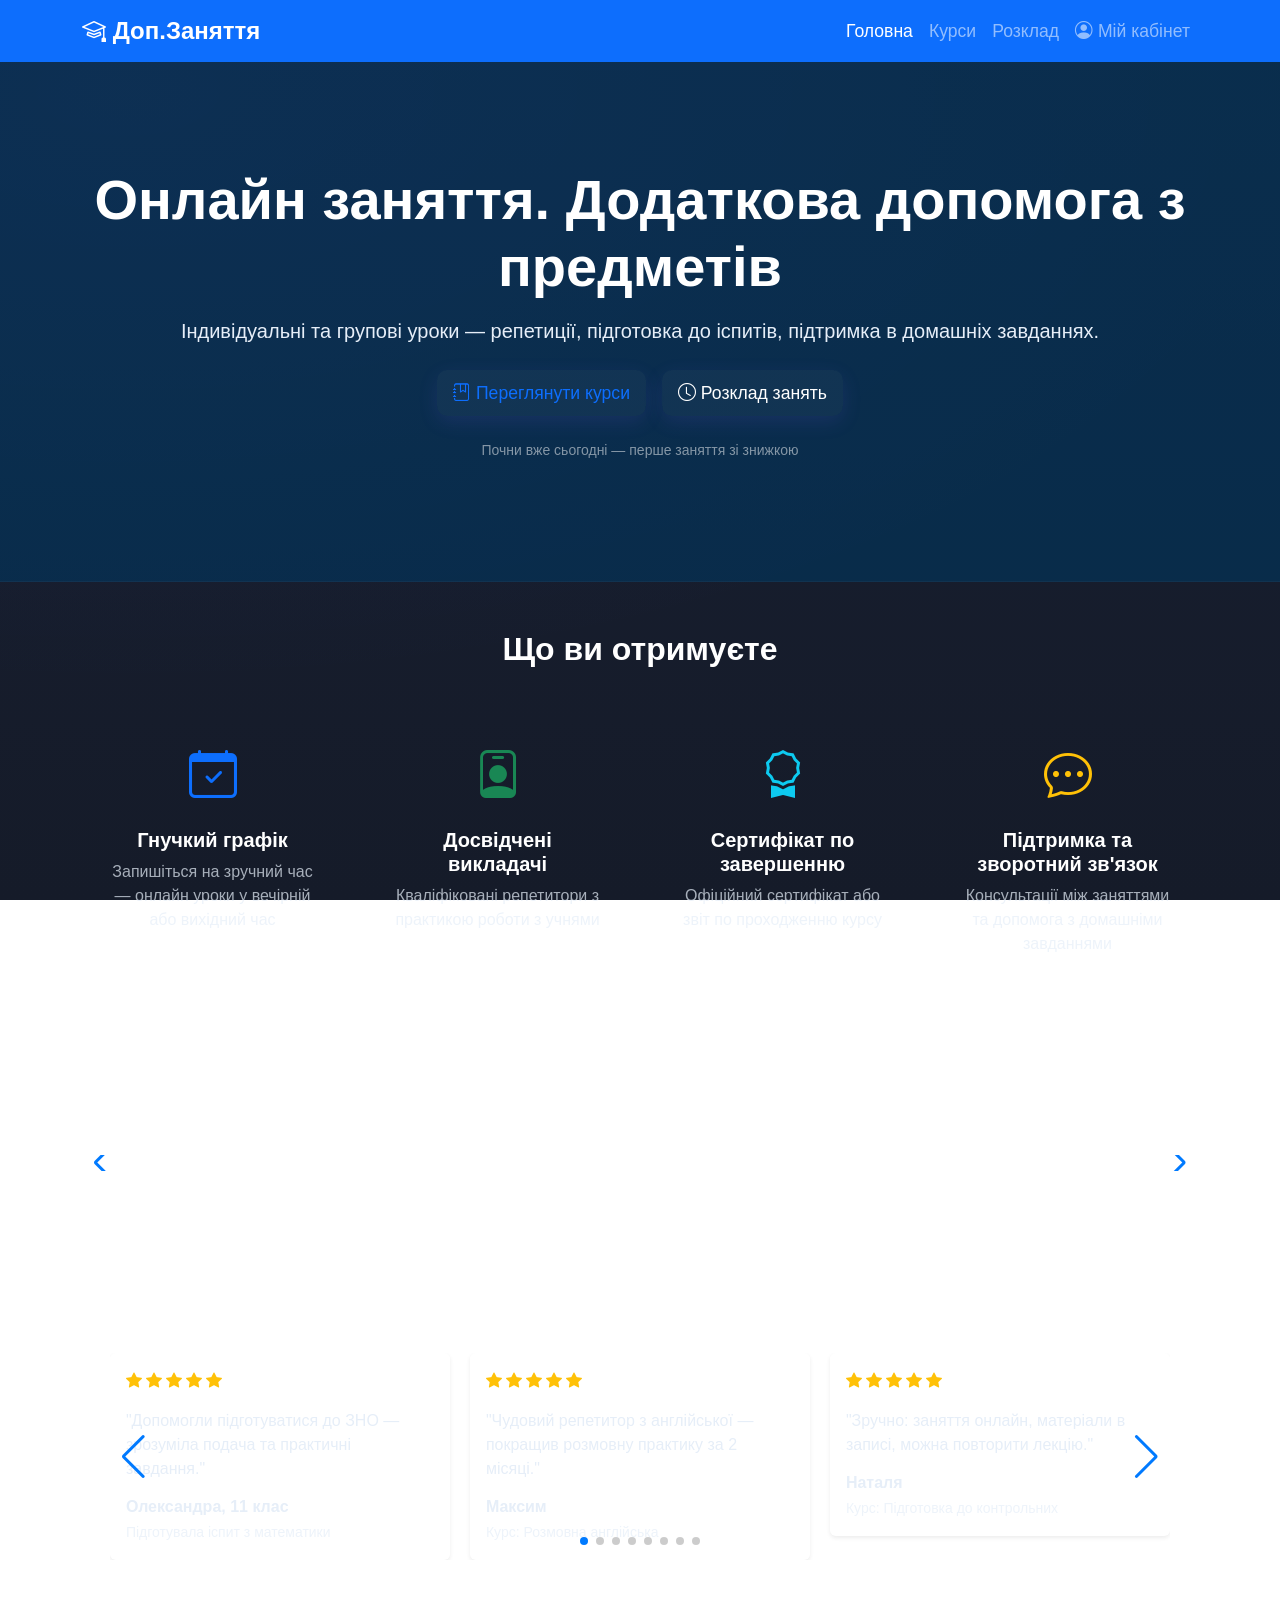
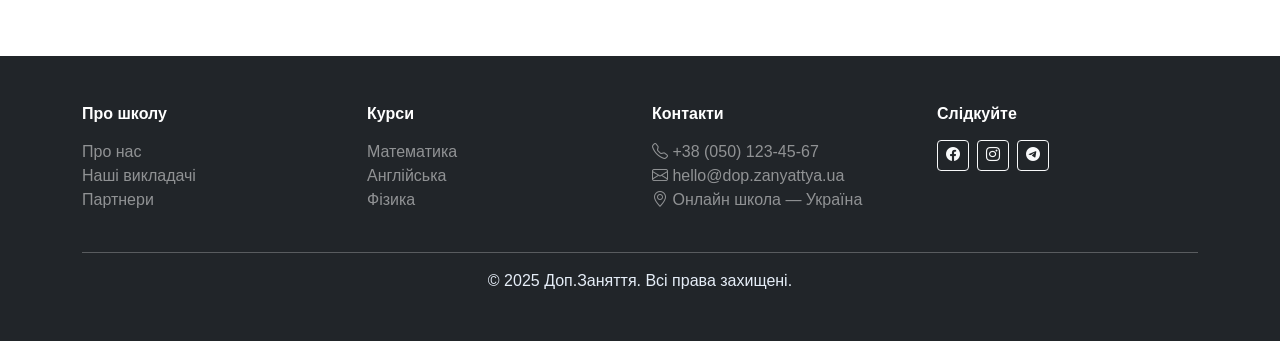
==== commit f0ea1be9: "пофіксив курси (зникали)" ====
--- a/index.html
+++ b/index.html
@@ -10,7 +10,6 @@
     <link rel="stylesheet" href="styles/style.css">
 </head>
 <body>
-    <!-- Навігація -->
     <nav class="navbar navbar-expand-lg navbar-dark bg-primary sticky-top">
         <div class="container">
             <a class="navbar-brand fw-bold" href="index.html">
@@ -39,8 +38,6 @@
             </div>
         </div>
     </nav>
-
-    <!-- Hero Section з фоновим зображенням -->
     <section class="hero-section" style="background: linear-gradient(rgba(6, 60, 100, 0.6), rgba(6, 60, 100, 0.6)), url('https://images.unsplash.com/photo-1532619377-7d3f1b0c8e5d?w=1200&h=600&fit=crop') center/cover no-repeat; min-height: 520px; display: flex; align-items: center; color: white;">
         <div class="container text-center">
             <h1 class="display-4 fw-bold mb-3">Онлайн заняття. Додаткова допомога з предметів</h1>
@@ -56,8 +53,6 @@
             <p class="mt-4 small text-white-50">Почни вже сьогодні — перше заняття зі знижкою</p>
         </div>
     </section>
-
-    <!-- Блок переваг (фічі) -->
     <section id="advantages" class="py-5 bg-light">
         <div class="container">
             <h2 class="text-center mb-5 fw-bold">Що ви отримуєте</h2>
@@ -106,8 +101,12 @@
     <section class="py-5">
         <div class="container">
             <h2 class="text-center mb-4 fw-bold">Популярні курси</h2>
-            <div class="row" id="courses-list">
-                <!-- Курси будуть додані через JavaScript -->
+            <div class="swiper courses-swiper" style="padding-bottom: 1rem;">
+                <div class="swiper-wrapper" id="courses-list">
+                </div>
+                <div class="swiper-pagination"></div>
+                <div class="swiper-button-prev"></div>
+                <div class="swiper-button-next"></div>
             </div>
         </div>
     </section>
@@ -129,7 +128,7 @@
                                     <i class="bi bi-star-fill text-warning"></i>
                                 </div>
                                 <p class="card-text mb-3">"Допомогли підготуватися до ЗНО — зрозуміла подача та практичні завдання."</p>
-                                <h6 class="card-title fw-bold mb-1">Олександра, 12 клас</h6>
+                                <h6 class="card-title fw-bold mb-1">Олександра, 11 клас</h6>
                                 <small class="text-muted">Підготувала іспит з математики</small>
                             </div>
                         </div>
@@ -163,6 +162,86 @@
                                 <p class="card-text mb-3">"Зручно: заняття онлайн, матеріали в записі, можна повторити лекцію."</p>
                                 <h6 class="card-title fw-bold mb-1">Наталя</h6>
                                 <small class="text-muted">Курс: Підготовка до контрольних</small>
+                            </div>
+                        </div>
+                    </div>
+                    <div class="swiper-slide">
+                        <div class="card border-0 shadow-sm h-100">
+                            <div class="card-body">
+                                <div class="d-flex gap-1 mb-3">
+                                    <i class="bi bi-star-fill text-warning"></i>
+                                    <i class="bi bi-star-fill text-warning"></i>
+                                    <i class="bi bi-star-fill text-warning"></i>
+                                    <i class="bi bi-star-fill text-warning"></i>
+                                    <i class="bi bi-star-fill text-warning"></i>
+                                </div>
+                                <p class="card-text mb-3">"Дуже задоволений результатами. Хорошо пояснює складні теми програмування."</p>
+                                <h6 class="card-title fw-bold mb-1">Іван</h6>
+                                <small class="text-muted">Курс: Python базовий</small>
+                            </div>
+                        </div>
+                    </div>
+                    <div class="swiper-slide">
+                        <div class="card border-0 shadow-sm h-100">
+                            <div class="card-body">
+                                <div class="d-flex gap-1 mb-3">
+                                    <i class="bi bi-star-fill text-warning"></i>
+                                    <i class="bi bi-star-fill text-warning"></i>
+                                    <i class="bi bi-star-fill text-warning"></i>
+                                    <i class="bi bi-star-fill text-warning"></i>
+                                    <i class="bi bi-star-fill text-warning"></i>
+                                </div>
+                                <p class="card-text mb-3">"Репетиторка з фізики дуже терпелива і показала мені, як розв'язувати складні задачі."</p>
+                                <h6 class="card-title fw-bold mb-1">Марія, 10 клас</h6>
+                                <small class="text-muted">Курс: Фізика - контрольні</small>
+                            </div>
+                        </div>
+                    </div>
+                    <div class="swiper-slide">
+                        <div class="card border-0 shadow-sm h-100">
+                            <div class="card-body">
+                                <div class="d-flex gap-1 mb-3">
+                                    <i class="bi bi-star-fill text-warning"></i>
+                                    <i class="bi bi-star-fill text-warning"></i>
+                                    <i class="bi bi-star-fill text-warning"></i>
+                                    <i class="bi bi-star-fill text-warning"></i>
+                                    <i class="bi bi-star-fill text-warning"></i>
+                                </div>
+                                <p class="card-text mb-3">"Вчиться онлайн тут супер! Викладачі завжди готові дати додаткові матеріали."</p>
+                                <h6 class="card-title fw-bold mb-1">Анна</h6>
+                                <small class="text-muted">Курс: Українська література</small>
+                            </div>
+                        </div>
+                    </div>
+                    <div class="swiper-slide">
+                        <div class="card border-0 shadow-sm h-100">
+                            <div class="card-body">
+                                <div class="d-flex gap-1 mb-3">
+                                    <i class="bi bi-star-fill text-warning"></i>
+                                    <i class="bi bi-star-fill text-warning"></i>
+                                    <i class="bi bi-star-fill text-warning"></i>
+                                    <i class="bi bi-star-fill text-warning"></i>
+                                    <i class="bi bi-star-fill text-warning"></i>
+                                </div>
+                                <p class="card-text mb-3">"Індивідуальні заняття з математики змінили мою оцінку з 3 на 4+."</p>
+                                <h6 class="card-title fw-bold mb-1">Петро</h6>
+                                <small class="text-muted">Курс: Математика 1 на 1</small>
+                            </div>
+                        </div>
+                    </div>
+                    <div class="swiper-slide">
+                        <div class="card border-0 shadow-sm h-100">
+                            <div class="card-body">
+                                <div class="d-flex gap-1 mb-3">
+                                    <i class="bi bi-star-fill text-warning"></i>
+                                    <i class="bi bi-star-fill text-warning"></i>
+                                    <i class="bi bi-star-fill text-warning"></i>
+                                    <i class="bi bi-star-fill text-warning"></i>
+                                    <i class="bi bi-star-fill text-warning"></i>
+                                </div>
+                                <p class="card-text mb-3">"Хімія вже не така страшна! Дякую викладачу за цікаві пояснення органіки."</p>
+                                <h6 class="card-title fw-bold mb-1">Влада</h6>
+                                <small class="text-muted">Курс: Органічна хімія</small>
                             </div>
                         </div>
                     </div>
@@ -221,6 +300,7 @@
     <script src="https://cdn.jsdelivr.net/npm/bootstrap@5.3.0/dist/js/bootstrap.bundle.min.js"></script>
     <script src="https://cdn.jsdelivr.net/npm/swiper@11/swiper-bundle.min.js"></script>
     <script src="scripts/cart.js"></script>
+    <script src="scripts/products.js"></script>
     <script src="scripts/script.js"></script>
     <script>
         // Надійна ініціалізація Swiper для відгуків — автоскрол + спостереження + оновлення при зміні виду
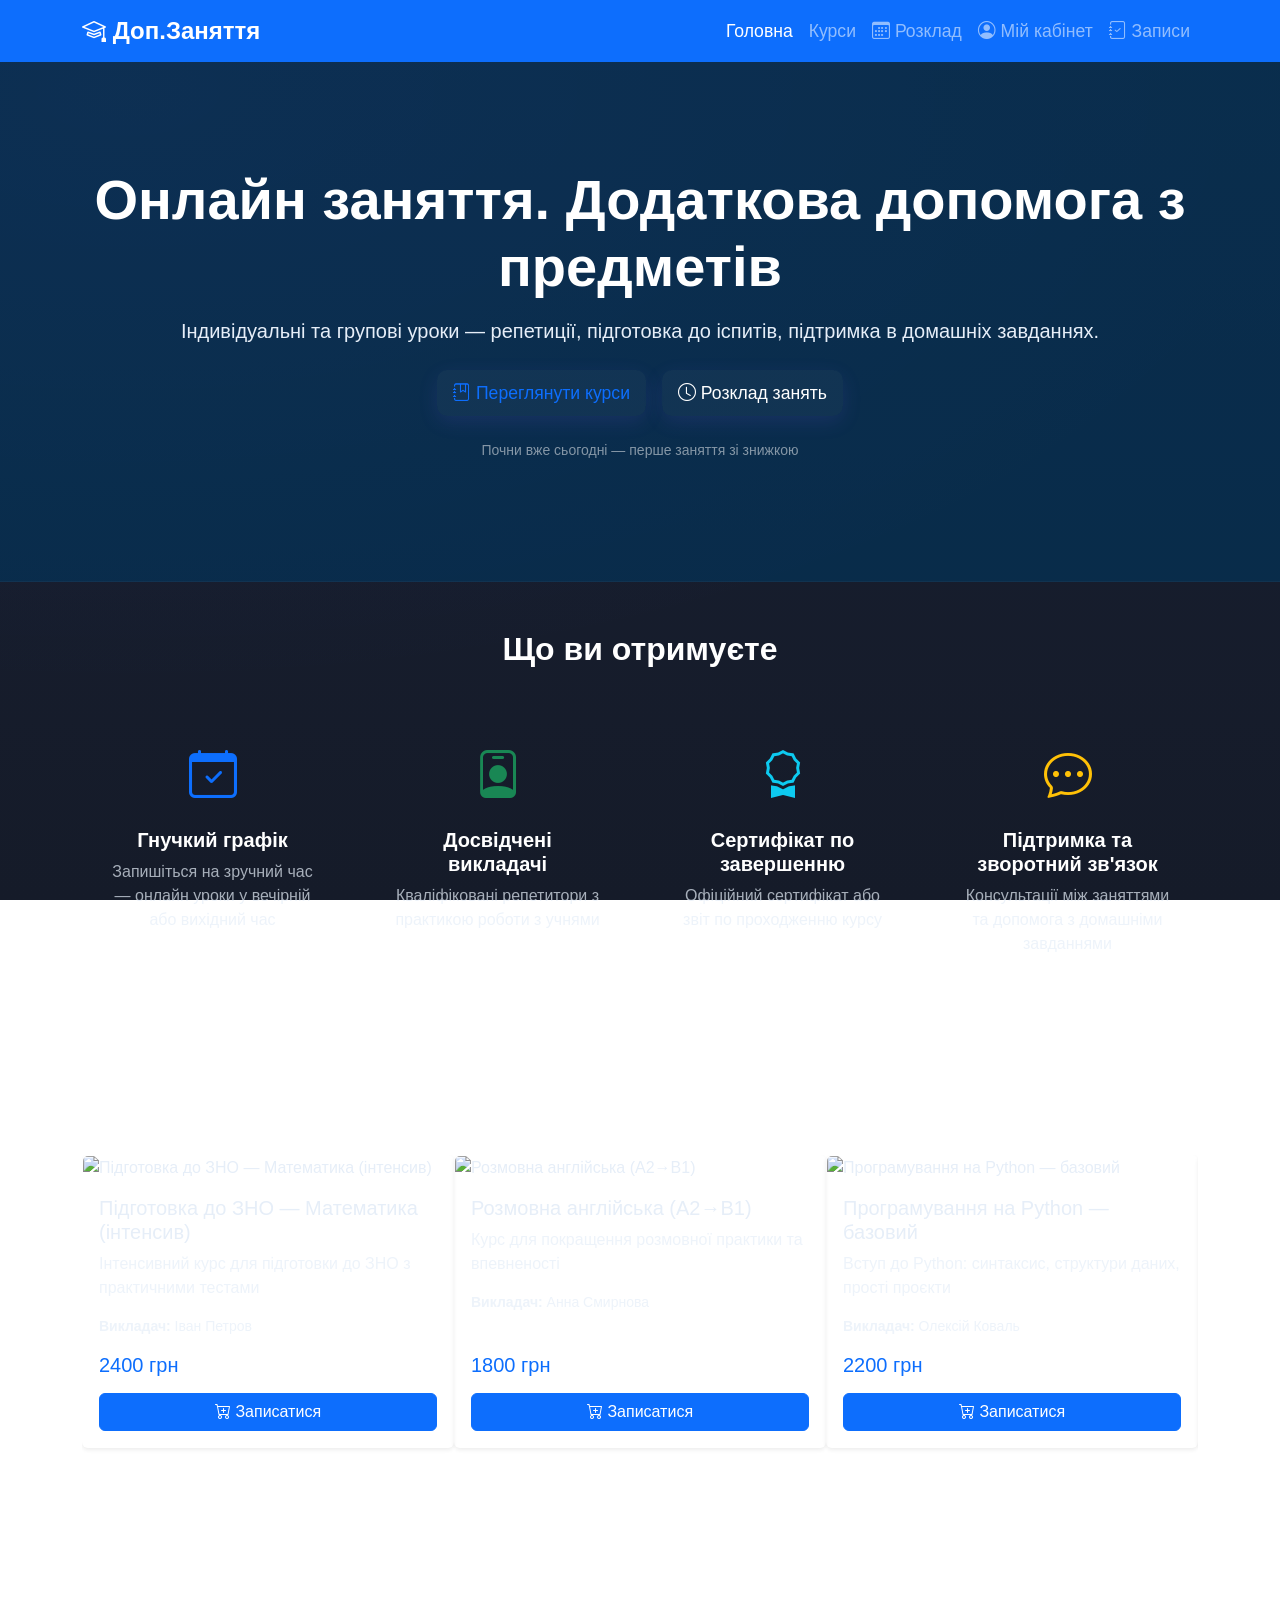
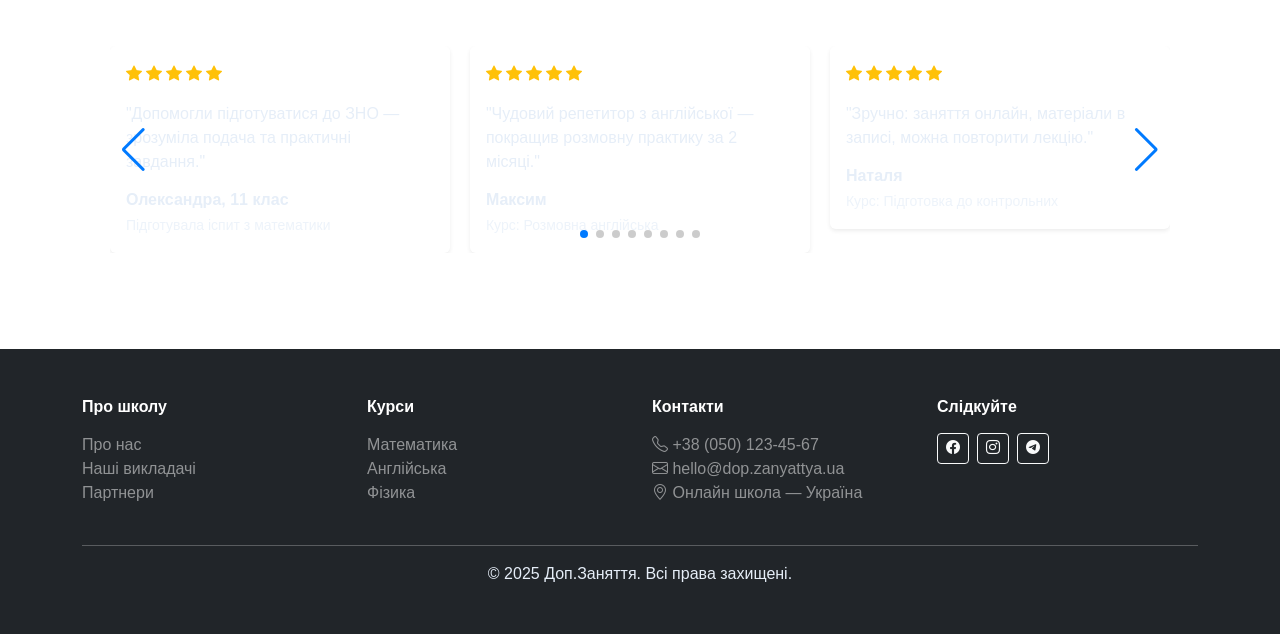
==== commit 79cef49f: "пофіксив іконки" ====
--- a/index.html
+++ b/index.html
@@ -20,20 +20,21 @@
             </button>
             <div class="collapse navbar-collapse" id="navbarNav">
                 <ul class="navbar-nav ms-auto">
-                    <li class="nav-item">
-                        <a class="nav-link active" href="index.html">Головна</a>
-                    </li>
-                    <li class="nav-item">
-                        <a class="nav-link" href="courses.html">Курси</a>
-                    </li>
-                    <li class="nav-item">
-                        <a class="nav-link" href="schedule.html">Розклад</a>
-                    </li>
-                    <li class="nav-item">
-                        <a class="nav-link" href="profile.html">
-                            <i class="bi bi-person-circle"></i> Мій кабінет
-                        </a>
-                    </li>
+                        <li class="nav-item">
+                            <a class="nav-link active" href="index.html">Головна</a>
+                        </li>
+                        <li class="nav-item">
+                            <a class="nav-link" href="courses.html">Курси</a>
+                        </li>
+                        <li class="nav-item">
+                            <a class="nav-link" href="schedule.html"><i class="bi bi-calendar3"></i> Розклад</a>
+                        </li>
+                        <li class="nav-item">
+                            <a class="nav-link" href="profile.html"><i class="bi bi-person-circle"></i> Мій кабінет</a>
+                        </li>
+                        <li class="nav-item">
+                            <a class="nav-link" href="cart.html"><i class="bi bi-journal-check"></i> Записи <span class="badge bg-danger" id="cart-count">0</span></a>
+                        </li>
                 </ul>
             </div>
         </div>
--- a/styles/style.css
+++ b/styles/style.css
@@ -318,6 +318,17 @@
     color: #e6eef8;
 }
 
+/* Популярні курси — padding для карток */
+#courses-list .swiper-slide {
+     padding: 45px 45px;
+}
+
+/* Популярні курси — приховати стрілки Swiper */
+.courses-swiper .swiper-button-prev,
+.courses-swiper .swiper-button-next {
+    display: none !important;
+}
+
 /* Icon color улучшение */
 .bi {
     color: inherit;
